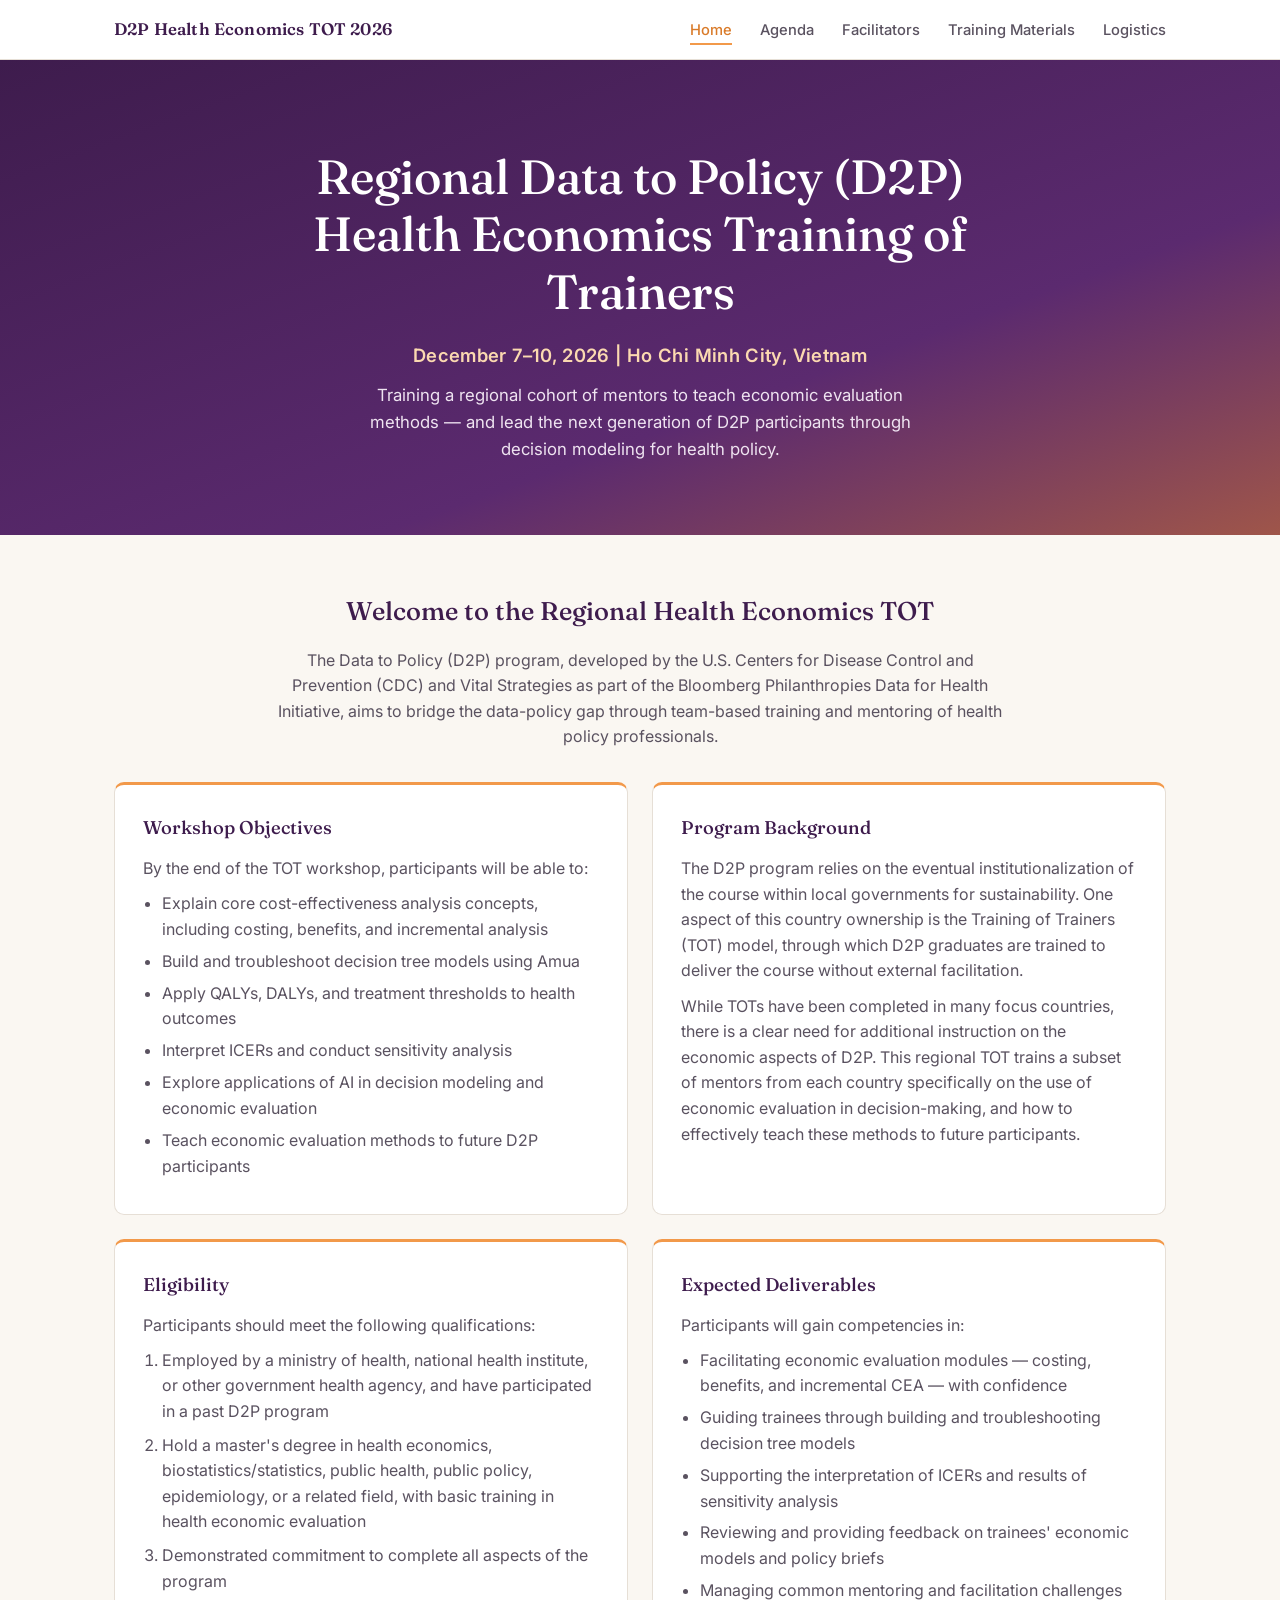
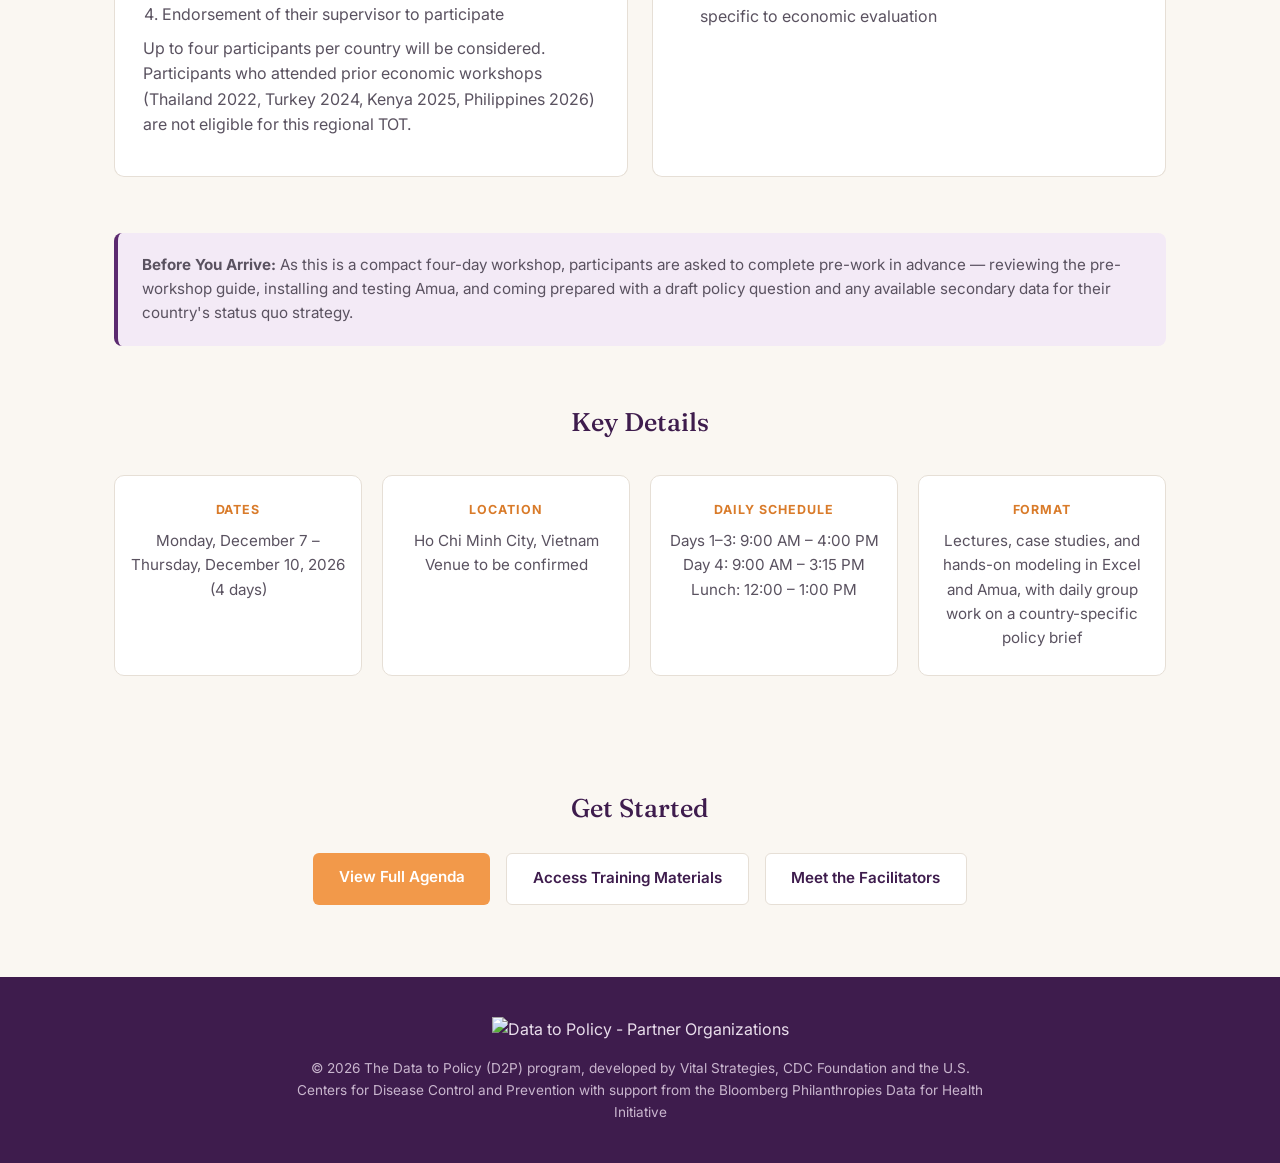
==== index.html @ 46e8d225 "Add files via upload" ====
<!DOCTYPE html>
<html lang="en">
<head>
    <meta charset="UTF-8">
    <meta name="viewport" content="width=device-width, initial-scale=1.0">
    <title>D2P Regional Health Economics TOT — Ho Chi Minh City 2026</title>
    <link rel="preconnect" href="https://fonts.googleapis.com">
    <link rel="preconnect" href="https://fonts.gstatic.com" crossorigin>
    <link href="https://fonts.googleapis.com/css2?family=Fraunces:opsz,wght@9..144,400;9..144,500;9..144,600&family=Inter:wght@400;500;600;700&display=swap" rel="stylesheet">
    <style>
        :root {
            --purple: #5B2A6F;
            --purple-deep: #3E1C4D;
            --orange: #F2994A;
            --orange-deep: #D97B2A;
            --cream: #FAF7F2;
            --ink: #2B2530;
            --ink-soft: #5A5260;
            --line: #E6DFD6;
        }

        * { box-sizing: border-box; margin: 0; padding: 0; }

        body {
            font-family: 'Inter', -apple-system, sans-serif;
            background: var(--cream);
            color: var(--ink);
            line-height: 1.6;
        }

        h1, h2, h3, h4 {
            font-family: 'Fraunces', Georgia, serif;
            color: var(--purple-deep);
            font-weight: 500;
        }

        a { color: inherit; }

        .container { max-width: 1100px; margin: 0 auto; padding: 0 1.5rem; }

        /* Nav */
        .navbar {
            background: #FFFFFF;
            border-bottom: 1px solid var(--line);
            position: sticky;
            top: 0;
            z-index: 10;
        }
        .nav-container {
            max-width: 1100px;
            margin: 0 auto;
            padding: 1rem 1.5rem;
            display: flex;
            justify-content: space-between;
            align-items: center;
            flex-wrap: wrap;
            gap: 0.75rem;
        }
        .logo {
            font-family: 'Fraunces', serif;
            font-weight: 600;
            font-size: 1.05rem;
            color: var(--purple-deep);
            letter-spacing: 0.01em;
        }
        .nav-menu {
            list-style: none;
            display: flex;
            gap: 1.75rem;
        }
        .nav-menu a {
            text-decoration: none;
            font-size: 0.92rem;
            font-weight: 500;
            color: var(--ink-soft);
            padding-bottom: 0.25rem;
            border-bottom: 2px solid transparent;
            transition: border-color 0.2s, color 0.2s;
        }
        .nav-menu a:hover,
        .nav-menu a.active {
            color: var(--orange-deep);
            border-bottom-color: var(--orange);
        }

        /* Hero */
        .hero {
            background: linear-gradient(160deg, var(--purple-deep) 0%, var(--purple) 65%, var(--orange-deep) 130%);
            color: #FFF;
            padding: 5.5rem 1.5rem 4.5rem;
            text-align: center;
        }
        .hero-content { max-width: 780px; margin: 0 auto; }
        .hero h1 {
            color: #FFF;
            font-size: clamp(2rem, 4.2vw, 3rem);
            font-weight: 500;
            line-height: 1.2;
            margin-bottom: 1.25rem;
        }
        .hero-subtitle {
            font-size: 1.15rem;
            font-weight: 600;
            letter-spacing: 0.02em;
            color: #FBD9B0;
            margin-bottom: 0.75rem;
        }
        .hero-description {
            font-size: 1.05rem;
            color: #EFE4F1;
            max-width: 560px;
            margin: 0 auto;
        }

        /* Sections */
        section { padding: 3.5rem 0; }
        .welcome-section { max-width: 780px; margin: 0 auto; padding: 3.5rem 1.5rem 1rem; text-align: center; }
        .welcome-section h2 { margin-bottom: 1rem; font-size: 1.6rem; }
        .welcome-section p { color: var(--ink-soft); }

        .info-grid {
            display: grid;
            grid-template-columns: repeat(2, 1fr);
            gap: 1.5rem;
            padding-top: 1rem;
        }
        .info-card {
            background: #FFF;
            border: 1px solid var(--line);
            border-top: 3px solid var(--orange);
            border-radius: 10px;
            padding: 1.75rem;
        }
        .info-card h3 {
            font-size: 1.15rem;
            margin-bottom: 0.85rem;
        }
        .info-card p { color: var(--ink-soft); margin-bottom: 0.6rem; }
        .info-card ul { padding-left: 1.2rem; color: var(--ink-soft); }
        .info-card li { margin-bottom: 0.4rem; }
        .info-card ol { padding-left: 1.2rem; color: var(--ink-soft); }
        .info-card ol li { margin-bottom: 0.5rem; }

        .note-banner {
            background: #F3EAF6;
            border-left: 4px solid var(--purple);
            padding: 1.25rem 1.5rem;
            border-radius: 8px;
            color: var(--ink-soft);
            font-size: 0.95rem;
        }

        /* Key details */
        .key-details h2 { text-align: center; margin-bottom: 2rem; font-size: 1.6rem; }
        .details-grid {
            display: grid;
            grid-template-columns: repeat(4, 1fr);
            gap: 1.25rem;
        }
        .detail-item {
            text-align: center;
            padding: 1.5rem 1rem;
            background: #FFF;
            border: 1px solid var(--line);
            border-radius: 10px;
        }
        .detail-item h4 {
            font-size: 0.78rem;
            text-transform: uppercase;
            letter-spacing: 0.08em;
            color: var(--orange-deep);
            font-family: 'Inter', sans-serif;
            font-weight: 700;
            margin-bottom: 0.6rem;
        }
        .detail-item p { color: var(--ink-soft); font-size: 0.95rem; }

        /* CTA */
        .cta-section { text-align: center; }
        .cta-section h2 { margin-bottom: 1.5rem; font-size: 1.6rem; }
        .cta-buttons {
            display: flex;
            justify-content: center;
            gap: 1rem;
            flex-wrap: wrap;
        }
        .btn {
            display: inline-block;
            padding: 0.8rem 1.6rem;
            border-radius: 6px;
            text-decoration: none;
            font-weight: 600;
            font-size: 0.95rem;
            transition: transform 0.15s, box-shadow 0.15s;
        }
        .btn:hover { transform: translateY(-1px); }
        .btn-primary { background: var(--orange); color: #FFF; }
        .btn-primary:hover { box-shadow: 0 6px 16px rgba(217,123,42,0.35); }
        .btn-secondary { background: #FFF; color: var(--purple-deep); border: 1px solid var(--line); }
        .btn-secondary:hover { border-color: var(--purple); }

        /* Footer */
        .footer {
            background: var(--purple-deep);
            color: #E9DEEC;
            padding: 2.5rem 0;
            margin-top: 1rem;
        }
        .footer-content { text-align: center; }
        .footer-logos { margin-bottom: 1rem; }
        .footer-logo { max-height: 48px; }
        .footer-text p { font-size: 0.85rem; color: #C9B6CE; max-width: 700px; margin: 0 auto; }

        @media (max-width: 720px) {
            .info-grid, .details-grid { grid-template-columns: 1fr; }
            .nav-menu { gap: 1rem; font-size: 0.85rem; }
        }
    </style>
</head>
<body>
    <nav class="navbar">
        <div class="nav-container">
            <div class="logo">D2P Health Economics TOT 2026</div>
            <ul class="nav-menu">
                <li><a href="index.html" class="active">Home</a></li>
                <li><a href="agenda.html">Agenda</a></li>
                <li><a href="facilitators.html">Facilitators</a></li>
                <li><a href="materials.html">Training Materials</a></li>
                <li><a href="logistics.html">Logistics</a></li>
            </ul>
        </div>
    </nav>

    <header class="hero">
        <div class="hero-content">
            <h1>Regional Data to Policy (D2P)<br>Health Economics Training of Trainers</h1>
            <p class="hero-subtitle">December 7–10, 2026 | Ho Chi Minh City, Vietnam</p>
            <p class="hero-description">Training a regional cohort of mentors to teach economic evaluation methods — and lead the next generation of D2P participants through decision modeling for health policy.</p>
        </div>
    </header>

    <main class="container">
        <section class="welcome-section">
            <h2>Welcome to the Regional Health Economics TOT</h2>
            <p>The Data to Policy (D2P) program, developed by the U.S. Centers for Disease Control and Prevention (CDC) and Vital Strategies as part of the Bloomberg Philanthropies Data for Health Initiative, aims to bridge the data-policy gap through team-based training and mentoring of health policy professionals.</p>
        </section>

        <section class="info-grid">
            <div class="info-card">
                <h3>Workshop Objectives</h3>
                <p>By the end of the TOT workshop, participants will be able to:</p>
                <ul>
                    <li>Explain core cost-effectiveness analysis concepts, including costing, benefits, and incremental analysis</li>
                    <li>Build and troubleshoot decision tree models using Amua</li>
                    <li>Apply QALYs, DALYs, and treatment thresholds to health outcomes</li>
                    <li>Interpret ICERs and conduct sensitivity analysis</li>
                    <li>Explore applications of AI in decision modeling and economic evaluation</li>
                    <li>Teach economic evaluation methods to future D2P participants</li>
                </ul>
            </div>

            <div class="info-card">
                <h3>Program Background</h3>
                <p>The D2P program relies on the eventual institutionalization of the course within local governments for sustainability. One aspect of this country ownership is the Training of Trainers (TOT) model, through which D2P graduates are trained to deliver the course without external facilitation.</p>
                <p>While TOTs have been completed in many focus countries, there is a clear need for additional instruction on the economic aspects of D2P. This regional TOT trains a subset of mentors from each country specifically on the use of economic evaluation in decision-making, and how to effectively teach these methods to future participants.</p>
            </div>

            <div class="info-card">
                <h3>Eligibility</h3>
                <p>Participants should meet the following qualifications:</p>
                <ol>
                    <li>Employed by a ministry of health, national health institute, or other government health agency, and have participated in a past D2P program</li>
                    <li>Hold a master's degree in health economics, biostatistics/statistics, public health, public policy, epidemiology, or a related field, with basic training in health economic evaluation</li>
                    <li>Demonstrated commitment to complete all aspects of the program</li>
                    <li>Endorsement of their supervisor to participate</li>
                </ol>
                <p>Up to four participants per country will be considered. Participants who attended prior economic workshops (Thailand 2022, Turkey 2024, Kenya 2025, Philippines 2026) are not eligible for this regional TOT.</p>
            </div>

            <div class="info-card">
                <h3>Expected Deliverables</h3>
                <p>Participants will gain competencies in:</p>
                <ul>
                    <li>Facilitating economic evaluation modules — costing, benefits, and incremental CEA — with confidence</li>
                    <li>Guiding trainees through building and troubleshooting decision tree models</li>
                    <li>Supporting the interpretation of ICERs and results of sensitivity analysis</li>
                    <li>Reviewing and providing feedback on trainees' economic models and policy briefs</li>
                    <li>Managing common mentoring and facilitation challenges specific to economic evaluation</li>
                </ul>
            </div>
        </section>

        <section class="note-banner">
            <strong>Before You Arrive:</strong> As this is a compact four-day workshop, participants are asked to complete pre-work in advance — reviewing the pre-workshop guide, installing and testing Amua, and coming prepared with a draft policy question and any available secondary data for their country's status quo strategy.
        </section>

        <section class="key-details">
            <h2>Key Details</h2>
            <div class="details-grid">
                <div class="detail-item">
                    <h4>Dates</h4>
                    <p>Monday, December 7 – Thursday, December 10, 2026<br>(4 days)</p>
                </div>
                <div class="detail-item">
                    <h4>Location</h4>
                    <p>Ho Chi Minh City, Vietnam<br>Venue to be confirmed</p>
                </div>
                <div class="detail-item">
                    <h4>Daily Schedule</h4>
                    <p>Days 1–3: 9:00 AM – 4:00 PM<br>Day 4: 9:00 AM – 3:15 PM<br>Lunch: 12:00 – 1:00 PM</p>
                </div>
                <div class="detail-item">
                    <h4>Format</h4>
                    <p>Lectures, case studies, and hands-on modeling in Excel and Amua, with daily group work on a country-specific policy brief</p>
                </div>
            </div>
        </section>

        <section class="cta-section">
            <h2>Get Started</h2>
            <div class="cta-buttons">
                <a href="agenda.html" class="btn btn-primary">View Full Agenda</a>
                <a href="materials.html" class="btn btn-secondary">Access Training Materials</a>
                <a href="facilitators.html" class="btn btn-secondary">Meet the Facilitators</a>
            </div>
        </section>
    </main>

    <footer class="footer">
        <div class="container">
            <div class="footer-content">
                <div class="footer-logos">
                    <img src="D2P1.jpg" alt="Data to Policy - Partner Organizations" class="footer-logo">
                </div>
                <div class="footer-text">
                    <p>&copy; 2026 The Data to Policy (D2P) program, developed by Vital Strategies, CDC Foundation and the U.S. Centers for Disease Control and Prevention with support from the Bloomberg Philanthropies Data for Health Initiative</p>
                </div>
            </div>
        </div>
    </footer>
</body>
</html>
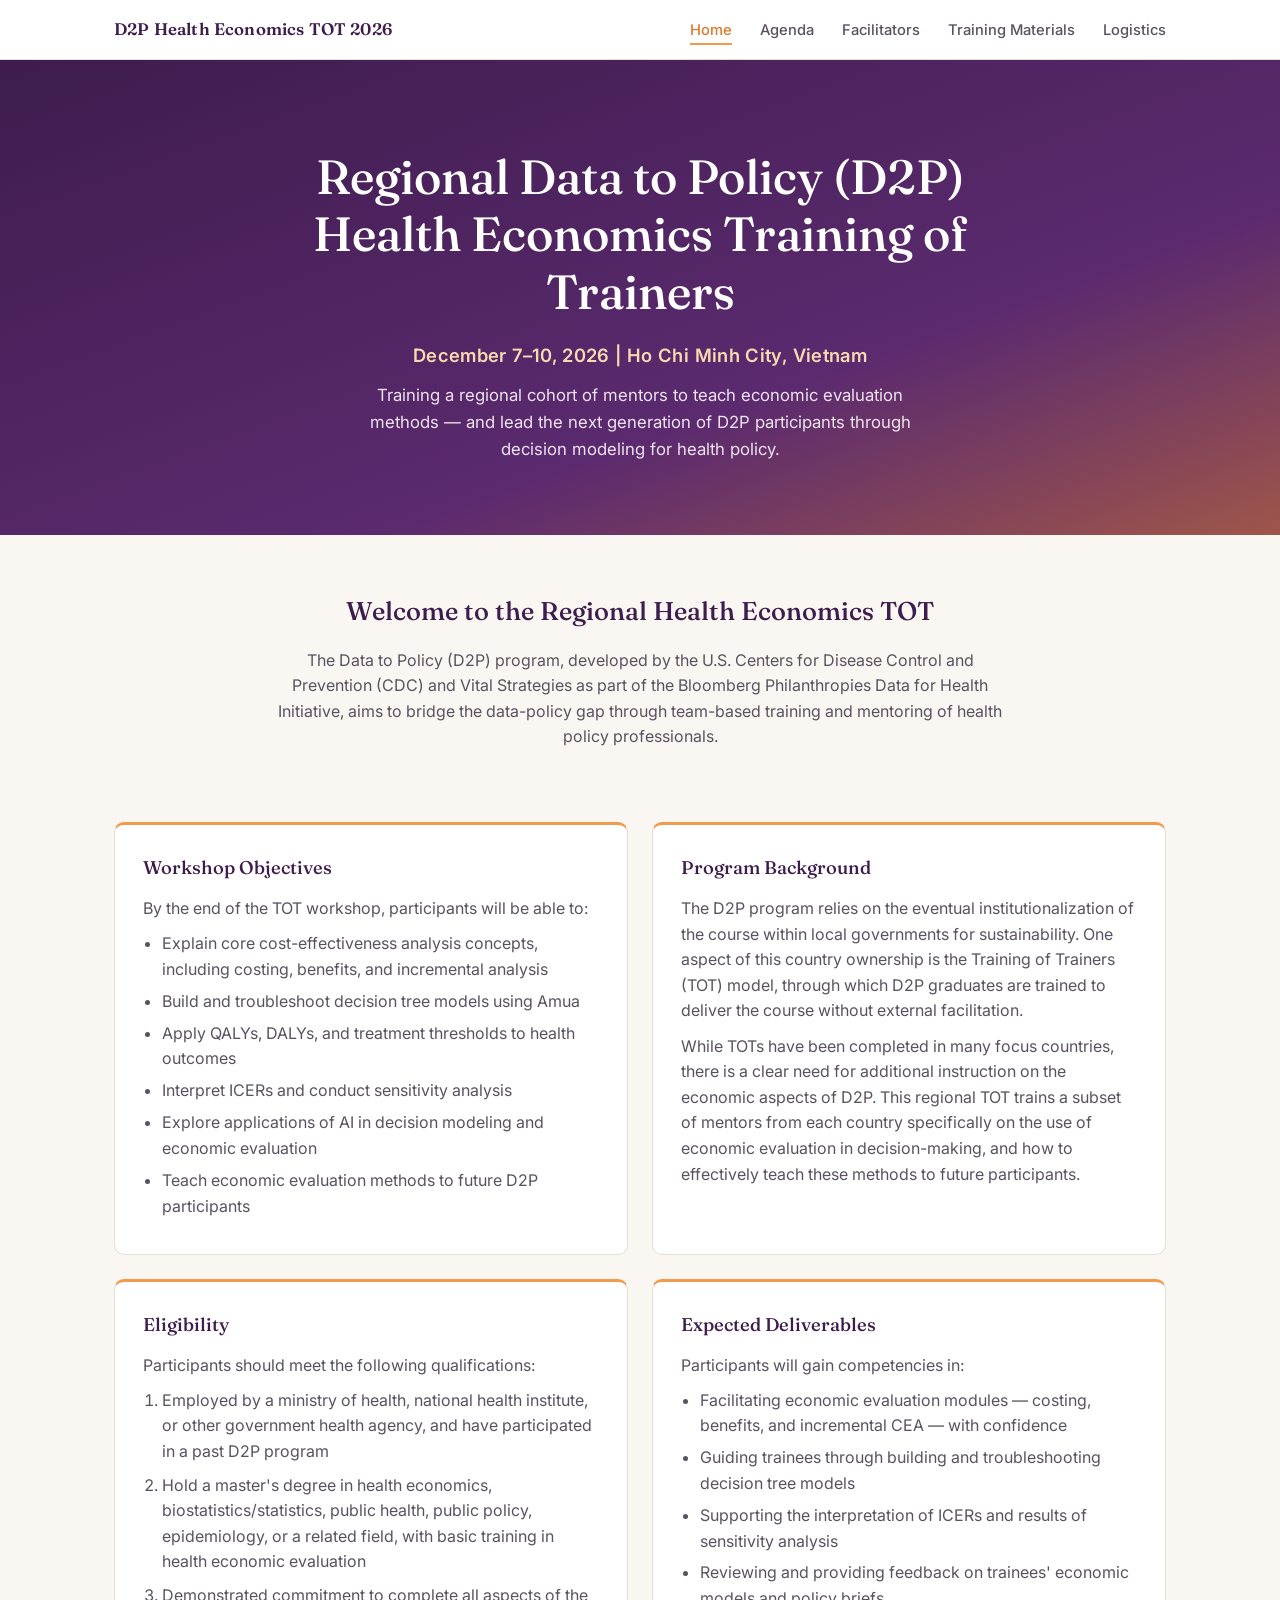
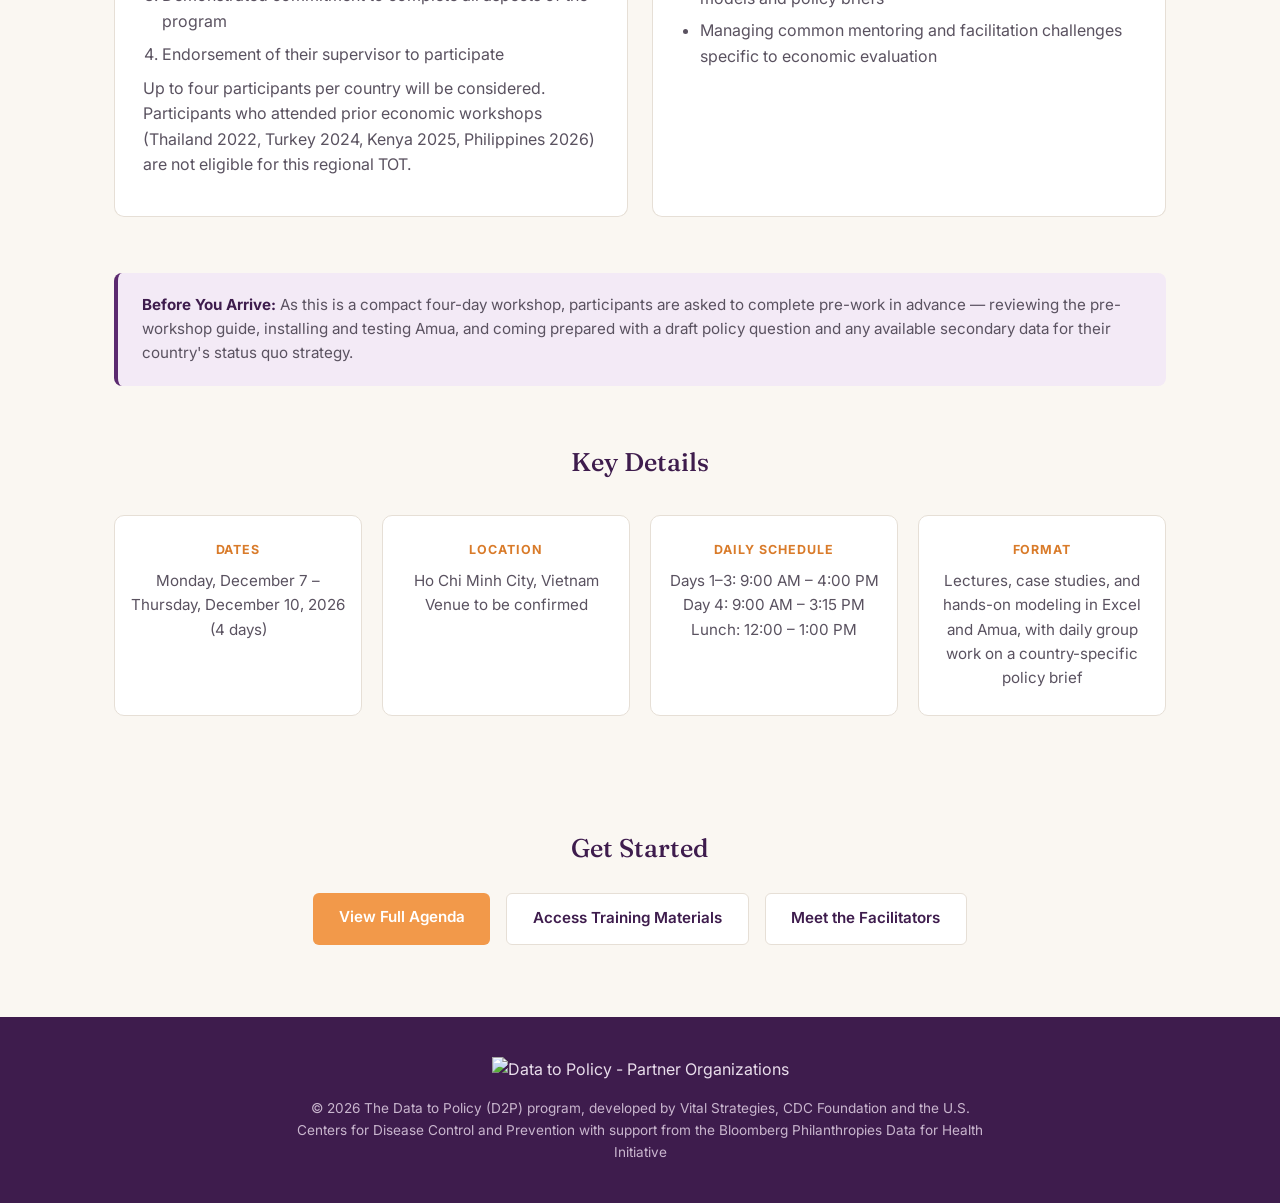
==== commit 96b98852: "Add files via upload" ====
--- a/index.html
+++ b/index.html
@@ -7,215 +7,7 @@
     <link rel="preconnect" href="https://fonts.googleapis.com">
     <link rel="preconnect" href="https://fonts.gstatic.com" crossorigin>
     <link href="https://fonts.googleapis.com/css2?family=Fraunces:opsz,wght@9..144,400;9..144,500;9..144,600&family=Inter:wght@400;500;600;700&display=swap" rel="stylesheet">
-    <style>
-        :root {
-            --purple: #5B2A6F;
-            --purple-deep: #3E1C4D;
-            --orange: #F2994A;
-            --orange-deep: #D97B2A;
-            --cream: #FAF7F2;
-            --ink: #2B2530;
-            --ink-soft: #5A5260;
-            --line: #E6DFD6;
-        }
-
-        * { box-sizing: border-box; margin: 0; padding: 0; }
-
-        body {
-            font-family: 'Inter', -apple-system, sans-serif;
-            background: var(--cream);
-            color: var(--ink);
-            line-height: 1.6;
-        }
-
-        h1, h2, h3, h4 {
-            font-family: 'Fraunces', Georgia, serif;
-            color: var(--purple-deep);
-            font-weight: 500;
-        }
-
-        a { color: inherit; }
-
-        .container { max-width: 1100px; margin: 0 auto; padding: 0 1.5rem; }
-
-        /* Nav */
-        .navbar {
-            background: #FFFFFF;
-            border-bottom: 1px solid var(--line);
-            position: sticky;
-            top: 0;
-            z-index: 10;
-        }
-        .nav-container {
-            max-width: 1100px;
-            margin: 0 auto;
-            padding: 1rem 1.5rem;
-            display: flex;
-            justify-content: space-between;
-            align-items: center;
-            flex-wrap: wrap;
-            gap: 0.75rem;
-        }
-        .logo {
-            font-family: 'Fraunces', serif;
-            font-weight: 600;
-            font-size: 1.05rem;
-            color: var(--purple-deep);
-            letter-spacing: 0.01em;
-        }
-        .nav-menu {
-            list-style: none;
-            display: flex;
-            gap: 1.75rem;
-        }
-        .nav-menu a {
-            text-decoration: none;
-            font-size: 0.92rem;
-            font-weight: 500;
-            color: var(--ink-soft);
-            padding-bottom: 0.25rem;
-            border-bottom: 2px solid transparent;
-            transition: border-color 0.2s, color 0.2s;
-        }
-        .nav-menu a:hover,
-        .nav-menu a.active {
-            color: var(--orange-deep);
-            border-bottom-color: var(--orange);
-        }
-
-        /* Hero */
-        .hero {
-            background: linear-gradient(160deg, var(--purple-deep) 0%, var(--purple) 65%, var(--orange-deep) 130%);
-            color: #FFF;
-            padding: 5.5rem 1.5rem 4.5rem;
-            text-align: center;
-        }
-        .hero-content { max-width: 780px; margin: 0 auto; }
-        .hero h1 {
-            color: #FFF;
-            font-size: clamp(2rem, 4.2vw, 3rem);
-            font-weight: 500;
-            line-height: 1.2;
-            margin-bottom: 1.25rem;
-        }
-        .hero-subtitle {
-            font-size: 1.15rem;
-            font-weight: 600;
-            letter-spacing: 0.02em;
-            color: #FBD9B0;
-            margin-bottom: 0.75rem;
-        }
-        .hero-description {
-            font-size: 1.05rem;
-            color: #EFE4F1;
-            max-width: 560px;
-            margin: 0 auto;
-        }
-
-        /* Sections */
-        section { padding: 3.5rem 0; }
-        .welcome-section { max-width: 780px; margin: 0 auto; padding: 3.5rem 1.5rem 1rem; text-align: center; }
-        .welcome-section h2 { margin-bottom: 1rem; font-size: 1.6rem; }
-        .welcome-section p { color: var(--ink-soft); }
-
-        .info-grid {
-            display: grid;
-            grid-template-columns: repeat(2, 1fr);
-            gap: 1.5rem;
-            padding-top: 1rem;
-        }
-        .info-card {
-            background: #FFF;
-            border: 1px solid var(--line);
-            border-top: 3px solid var(--orange);
-            border-radius: 10px;
-            padding: 1.75rem;
-        }
-        .info-card h3 {
-            font-size: 1.15rem;
-            margin-bottom: 0.85rem;
-        }
-        .info-card p { color: var(--ink-soft); margin-bottom: 0.6rem; }
-        .info-card ul { padding-left: 1.2rem; color: var(--ink-soft); }
-        .info-card li { margin-bottom: 0.4rem; }
-        .info-card ol { padding-left: 1.2rem; color: var(--ink-soft); }
-        .info-card ol li { margin-bottom: 0.5rem; }
-
-        .note-banner {
-            background: #F3EAF6;
-            border-left: 4px solid var(--purple);
-            padding: 1.25rem 1.5rem;
-            border-radius: 8px;
-            color: var(--ink-soft);
-            font-size: 0.95rem;
-        }
-
-        /* Key details */
-        .key-details h2 { text-align: center; margin-bottom: 2rem; font-size: 1.6rem; }
-        .details-grid {
-            display: grid;
-            grid-template-columns: repeat(4, 1fr);
-            gap: 1.25rem;
-        }
-        .detail-item {
-            text-align: center;
-            padding: 1.5rem 1rem;
-            background: #FFF;
-            border: 1px solid var(--line);
-            border-radius: 10px;
-        }
-        .detail-item h4 {
-            font-size: 0.78rem;
-            text-transform: uppercase;
-            letter-spacing: 0.08em;
-            color: var(--orange-deep);
-            font-family: 'Inter', sans-serif;
-            font-weight: 700;
-            margin-bottom: 0.6rem;
-        }
-        .detail-item p { color: var(--ink-soft); font-size: 0.95rem; }
-
-        /* CTA */
-        .cta-section { text-align: center; }
-        .cta-section h2 { margin-bottom: 1.5rem; font-size: 1.6rem; }
-        .cta-buttons {
-            display: flex;
-            justify-content: center;
-            gap: 1rem;
-            flex-wrap: wrap;
-        }
-        .btn {
-            display: inline-block;
-            padding: 0.8rem 1.6rem;
-            border-radius: 6px;
-            text-decoration: none;
-            font-weight: 600;
-            font-size: 0.95rem;
-            transition: transform 0.15s, box-shadow 0.15s;
-        }
-        .btn:hover { transform: translateY(-1px); }
-        .btn-primary { background: var(--orange); color: #FFF; }
-        .btn-primary:hover { box-shadow: 0 6px 16px rgba(217,123,42,0.35); }
-        .btn-secondary { background: #FFF; color: var(--purple-deep); border: 1px solid var(--line); }
-        .btn-secondary:hover { border-color: var(--purple); }
-
-        /* Footer */
-        .footer {
-            background: var(--purple-deep);
-            color: #E9DEEC;
-            padding: 2.5rem 0;
-            margin-top: 1rem;
-        }
-        .footer-content { text-align: center; }
-        .footer-logos { margin-bottom: 1rem; }
-        .footer-logo { max-height: 48px; }
-        .footer-text p { font-size: 0.85rem; color: #C9B6CE; max-width: 700px; margin: 0 auto; }
-
-        @media (max-width: 720px) {
-            .info-grid, .details-grid { grid-template-columns: 1fr; }
-            .nav-menu { gap: 1rem; font-size: 0.85rem; }
-        }
-    </style>
+    <link rel="stylesheet" href="styles.css">
 </head>
 <body>
     <nav class="navbar">
--- a/styles.css
+++ b/styles.css
@@ -0,0 +1,633 @@
+/* ==========================================================================
+   D2P Regional Health Economics TOT — Site Stylesheet
+   Shared across index.html, agenda.html, materials.html,
+   facilitators.html, and logistics.html
+   ========================================================================== */
+
+:root {
+    --purple: #5B2A6F;
+    --purple-deep: #3E1C4D;
+    --orange: #F2994A;
+    --orange-deep: #D97B2A;
+    --cream: #FAF7F2;
+    --ink: #2B2530;
+    --ink-soft: #5A5260;
+    --line: #E6DFD6;
+}
+
+* { box-sizing: border-box; margin: 0; padding: 0; }
+
+body {
+    font-family: 'Inter', -apple-system, sans-serif;
+    background: var(--cream);
+    color: var(--ink);
+    line-height: 1.6;
+}
+
+h1, h2, h3, h4 {
+    font-family: 'Fraunces', Georgia, serif;
+    color: var(--purple-deep);
+    font-weight: 500;
+}
+
+a { color: inherit; }
+
+.container { max-width: 1100px; margin: 0 auto; padding: 0 1.5rem; }
+
+section { padding: 3.5rem 0; }
+
+/* ==========================================================================
+   Navigation
+   ========================================================================== */
+
+.navbar {
+    background: #FFFFFF;
+    border-bottom: 1px solid var(--line);
+    position: sticky;
+    top: 0;
+    z-index: 10;
+}
+.nav-container {
+    max-width: 1100px;
+    margin: 0 auto;
+    padding: 1rem 1.5rem;
+    display: flex;
+    justify-content: space-between;
+    align-items: center;
+    flex-wrap: wrap;
+    gap: 0.75rem;
+}
+.logo {
+    font-family: 'Fraunces', serif;
+    font-weight: 600;
+    font-size: 1.05rem;
+    color: var(--purple-deep);
+    letter-spacing: 0.01em;
+}
+.nav-menu {
+    list-style: none;
+    display: flex;
+    gap: 1.75rem;
+}
+.nav-menu a {
+    text-decoration: none;
+    font-size: 0.92rem;
+    font-weight: 500;
+    color: var(--ink-soft);
+    padding-bottom: 0.25rem;
+    border-bottom: 2px solid transparent;
+    transition: border-color 0.2s, color 0.2s;
+}
+.nav-menu a:hover,
+.nav-menu a.active {
+    color: var(--orange-deep);
+    border-bottom-color: var(--orange);
+}
+
+/* ==========================================================================
+   Hero (home page)
+   ========================================================================== */
+
+.hero {
+    background: linear-gradient(160deg, var(--purple-deep) 0%, var(--purple) 65%, var(--orange-deep) 130%);
+    color: #FFF;
+    padding: 5.5rem 1.5rem 4.5rem;
+    text-align: center;
+}
+.hero-content { max-width: 780px; margin: 0 auto; }
+.hero h1 {
+    color: #FFF;
+    font-size: clamp(2rem, 4.2vw, 3rem);
+    font-weight: 500;
+    line-height: 1.2;
+    margin-bottom: 1.25rem;
+}
+.hero-subtitle {
+    font-size: 1.15rem;
+    font-weight: 600;
+    letter-spacing: 0.02em;
+    color: #FBD9B0;
+    margin-bottom: 0.75rem;
+}
+.hero-description {
+    font-size: 1.05rem;
+    color: #EFE4F1;
+    max-width: 560px;
+    margin: 0 auto;
+}
+
+/* ==========================================================================
+   Page header (interior pages: agenda, materials, facilitators, logistics)
+   ========================================================================== */
+
+.page-header {
+    background: linear-gradient(160deg, var(--purple-deep) 0%, var(--purple) 65%, var(--orange-deep) 130%);
+    color: #FFF;
+    padding: 3.5rem 1.5rem 3rem;
+    text-align: center;
+}
+.page-header h1 {
+    color: #FFF;
+    font-size: clamp(1.8rem, 3.6vw, 2.5rem);
+    font-weight: 500;
+    margin-bottom: 0.6rem;
+}
+.page-header p {
+    color: #EFE4F1;
+    font-size: 1.05rem;
+}
+
+main { padding: 3rem 0 4rem; }
+
+/* ==========================================================================
+   Intro / welcome blocks
+   ========================================================================== */
+
+.welcome-section,
+.agenda-intro,
+.materials-intro,
+.logistics-intro,
+.facilitators-intro {
+    max-width: 780px;
+    margin: 0 auto 2.5rem;
+}
+.welcome-section { padding: 3.5rem 1.5rem 1rem; text-align: center; }
+.logistics-intro,
+.facilitators-intro { text-align: center; }
+
+.welcome-section h2,
+.agenda-intro h2,
+.materials-intro h2,
+.logistics-intro h2,
+.facilitators-intro h2 {
+    margin-bottom: 1rem;
+    font-size: 1.6rem;
+}
+.agenda-intro h2,
+.materials-intro h2,
+.logistics-intro h2 { font-size: 1.4rem; }
+
+.welcome-section p,
+.agenda-intro > p,
+.materials-intro > p,
+.logistics-intro p,
+.facilitators-intro p {
+    color: var(--ink-soft);
+}
+.agenda-intro > p,
+.materials-intro > p { margin-bottom: 1.5rem; }
+
+/* ==========================================================================
+   Note / callout banner
+   ========================================================================== */
+
+.note-banner {
+    background: #F3EAF6;
+    border-left: 4px solid var(--purple);
+    padding: 1.25rem 1.5rem;
+    border-radius: 8px;
+    color: var(--ink-soft);
+    font-size: 0.95rem;
+}
+.note-banner strong { color: var(--purple-deep); }
+.logistics-intro .note-banner {
+    max-width: 780px;
+    margin: 1.5rem auto 0;
+}
+
+.schedule-note {
+    background: #F3EAF6;
+    border-left: 4px solid var(--purple);
+    padding: 1.25rem 1.5rem;
+    border-radius: 8px;
+    color: var(--ink-soft);
+    font-size: 0.95rem;
+}
+.schedule-note p:first-child {
+    margin-bottom: 0.5rem;
+    color: var(--purple-deep);
+    font-weight: 600;
+    font-family: 'Inter', sans-serif;
+}
+.schedule-note ul { padding-left: 1.2rem; }
+.schedule-note li { margin-bottom: 0.25rem; }
+
+/* ==========================================================================
+   Info cards grid (home page objectives/background/eligibility/deliverables)
+   ========================================================================== */
+
+.info-grid {
+    display: grid;
+    grid-template-columns: repeat(2, 1fr);
+    gap: 1.5rem;
+    padding-top: 1rem;
+}
+.info-card {
+    background: #FFF;
+    border: 1px solid var(--line);
+    border-top: 3px solid var(--orange);
+    border-radius: 10px;
+    padding: 1.75rem;
+}
+.info-card h3 { font-size: 1.15rem; margin-bottom: 0.85rem; }
+.info-card p { color: var(--ink-soft); margin-bottom: 0.6rem; }
+.info-card ul { padding-left: 1.2rem; color: var(--ink-soft); }
+.info-card li { margin-bottom: 0.4rem; }
+.info-card ol { padding-left: 1.2rem; color: var(--ink-soft); }
+.info-card ol li { margin-bottom: 0.5rem; }
+
+/* ==========================================================================
+   Key details / detail item grid (home + logistics)
+   ========================================================================== */
+
+.key-details h2,
+.logistics-section h2 {
+    text-align: center;
+    margin-bottom: 2rem;
+    font-size: 1.6rem;
+}
+.logistics-section h2 {
+    text-align: left;
+    font-size: 1.4rem;
+    padding-bottom: 0.6rem;
+    border-bottom: 2px solid var(--orange);
+}
+
+.details-grid {
+    display: grid;
+    grid-template-columns: repeat(4, 1fr);
+    gap: 1.25rem;
+}
+.details-grid.section-spacing { margin-bottom: 3rem; }
+
+.detail-item {
+    text-align: center;
+    padding: 1.5rem 1rem;
+    background: #FFF;
+    border: 1px solid var(--line);
+    border-radius: 10px;
+}
+.detail-item h4 {
+    font-size: 0.78rem;
+    text-transform: uppercase;
+    letter-spacing: 0.08em;
+    color: var(--orange-deep);
+    font-family: 'Inter', sans-serif;
+    font-weight: 700;
+    margin-bottom: 0.6rem;
+}
+.detail-item p { color: var(--ink-soft); font-size: 0.95rem; }
+
+.logistics-section { margin-bottom: 3rem; }
+
+/* ==========================================================================
+   CTA section (home page)
+   ========================================================================== */
+
+.cta-section { text-align: center; }
+.cta-section h2 { margin-bottom: 1.5rem; font-size: 1.6rem; }
+.cta-buttons {
+    display: flex;
+    justify-content: center;
+    gap: 1rem;
+    flex-wrap: wrap;
+}
+.btn {
+    display: inline-block;
+    padding: 0.8rem 1.6rem;
+    border-radius: 6px;
+    text-decoration: none;
+    font-weight: 600;
+    font-size: 0.95rem;
+    transition: transform 0.15s, box-shadow 0.15s;
+}
+.btn:hover { transform: translateY(-1px); }
+.btn-primary { background: var(--orange); color: #FFF; }
+.btn-primary:hover { box-shadow: 0 6px 16px rgba(217,123,42,0.35); }
+.btn-secondary { background: #FFF; color: var(--purple-deep); border: 1px solid var(--line); }
+.btn-secondary:hover { border-color: var(--purple); }
+
+/* ==========================================================================
+   Agenda page — day sections and schedule table
+   ========================================================================== */
+
+.agenda-day { margin-bottom: 2.75rem; }
+.day-header {
+    font-size: 1.3rem;
+    margin-bottom: 1.25rem;
+    padding-bottom: 0.6rem;
+    border-bottom: 2px solid var(--orange);
+}
+
+.agenda-table {
+    background: #FFF;
+    border: 1px solid var(--line);
+    border-radius: 10px;
+    overflow: hidden;
+}
+.agenda-row {
+    display: grid;
+    grid-template-columns: 1fr 2.4fr 1fr;
+    border-bottom: 1px solid var(--line);
+}
+.agenda-row:last-child { border-bottom: none; }
+.agenda-row > div {
+    padding: 0.85rem 1.1rem;
+    border-right: 1px solid var(--line);
+    font-size: 0.95rem;
+}
+.agenda-row > div:last-child { border-right: none; }
+
+.agenda-row.header {
+    background: var(--purple-deep);
+    color: #FFF;
+    font-weight: 600;
+    font-family: 'Inter', sans-serif;
+    font-size: 0.85rem;
+    text-transform: uppercase;
+    letter-spacing: 0.04em;
+}
+.agenda-row.header > div { border-right: 1px solid rgba(255,255,255,0.15); }
+
+.agenda-row.break {
+    background: #FDF3E7;
+    color: var(--orange-deep);
+    font-weight: 600;
+}
+
+.session-type {
+    display: inline-block;
+    font-size: 0.78rem;
+    font-weight: 600;
+    padding: 0.2rem 0.6rem;
+    border-radius: 20px;
+    background: #F3EAF6;
+    color: var(--purple);
+}
+
+/* ==========================================================================
+   Materials page
+   ========================================================================== */
+
+.materials-section { margin-bottom: 3rem; }
+.materials-section h2 {
+    font-size: 1.4rem;
+    margin-bottom: 1.5rem;
+    padding-bottom: 0.6rem;
+    border-bottom: 2px solid var(--orange);
+}
+
+.materials-category {
+    background: #FFF;
+    border: 1px solid var(--line);
+    border-top: 3px solid var(--orange);
+    border-radius: 10px;
+    padding: 1.75rem;
+    margin-bottom: 1.5rem;
+}
+.materials-category h3 { font-size: 1.15rem; margin-bottom: 0.6rem; }
+.materials-category > p { color: var(--ink-soft); margin-bottom: 1rem; }
+.materials-list ul { padding-left: 1.2rem; color: var(--ink-soft); }
+.materials-list li { margin-bottom: 0.4rem; }
+
+.reference-grid {
+    display: grid;
+    grid-template-columns: repeat(2, 1fr);
+    gap: 1.5rem;
+}
+.reference-item {
+    background: #FFF;
+    border: 1px solid var(--line);
+    border-radius: 10px;
+    padding: 1.5rem;
+}
+.reference-item h4 { font-size: 1.05rem; margin-bottom: 0.5rem; }
+.reference-item p { color: var(--ink-soft); font-size: 0.92rem; }
+
+.resources-list h4 {
+    font-size: 1.05rem;
+    margin: 1.5rem 0 0.75rem;
+    color: var(--purple-deep);
+    font-family: 'Inter', sans-serif;
+}
+.resources-list ul { padding-left: 1.2rem; color: var(--ink-soft); }
+.resources-list li { margin-bottom: 0.5rem; }
+.resources-list a { color: var(--orange-deep); text-decoration: underline; }
+
+/* ==========================================================================
+   Shared tech requirements grid (materials + logistics)
+   ========================================================================== */
+
+.tech-grid {
+    display: grid;
+    grid-template-columns: repeat(3, 1fr);
+    gap: 1.5rem;
+}
+.tech-item {
+    background: #FFF;
+    border: 1px solid var(--line);
+    border-radius: 10px;
+    padding: 1.5rem;
+}
+.tech-item h4 {
+    font-size: 1rem;
+    margin-bottom: 0.75rem;
+    color: var(--purple-deep);
+    font-family: 'Inter', sans-serif;
+}
+.tech-item ul { padding-left: 1.2rem; color: var(--ink-soft); }
+.tech-item li { margin-bottom: 0.35rem; }
+
+/* ==========================================================================
+   Facilitators page
+   ========================================================================== */
+
+.facilitators-grid {
+    display: flex;
+    flex-direction: column;
+    gap: 1.75rem;
+    padding-top: 0;
+}
+
+.facilitator-card {
+    background: #FFF;
+    border: 1px solid var(--line);
+    border-top: 3px solid var(--orange);
+    border-radius: 10px;
+    padding: 1.75rem;
+}
+
+.facilitator-header {
+    display: flex;
+    align-items: center;
+    gap: 1.25rem;
+    margin-bottom: 1.25rem;
+    padding-bottom: 1.25rem;
+    border-bottom: 1px solid var(--line);
+}
+
+.facilitator-icon {
+    flex-shrink: 0;
+    width: 56px;
+    height: 56px;
+    border-radius: 50%;
+    background: linear-gradient(160deg, var(--purple) 0%, var(--orange-deep) 130%);
+    color: #FFF;
+    font-family: 'Fraunces', serif;
+    font-weight: 600;
+    font-size: 1.1rem;
+    display: flex;
+    align-items: center;
+    justify-content: center;
+}
+
+.facilitator-name h3 { font-size: 1.2rem; margin-bottom: 0.15rem; }
+.facilitator-title {
+    color: var(--orange-deep);
+    font-weight: 600;
+    font-size: 0.9rem;
+}
+
+.facilitator-bio p {
+    color: var(--ink-soft);
+    margin-bottom: 1rem;
+}
+.facilitator-bio ul {
+    padding-left: 1.2rem;
+    color: var(--ink-soft);
+    margin-bottom: 1rem;
+}
+.facilitator-bio li { margin-bottom: 0.4rem; }
+.contact-info {
+    font-size: 0.92rem;
+    color: var(--ink-soft) !important;
+    margin-bottom: 0 !important;
+}
+.contact-info strong { color: var(--purple-deep); }
+
+.facilitation-approach h2 {
+    text-align: center;
+    margin-bottom: 1rem;
+    font-size: 1.4rem;
+}
+.facilitation-approach > p {
+    max-width: 780px;
+    margin: 0 auto 2rem;
+    text-align: center;
+    color: var(--ink-soft);
+}
+
+.approach-grid {
+    display: grid;
+    grid-template-columns: repeat(2, 1fr);
+    gap: 1.5rem;
+}
+.approach-item {
+    background: #FFF;
+    border: 1px solid var(--line);
+    border-radius: 10px;
+    padding: 1.5rem;
+}
+.approach-item h4 { font-size: 1.05rem; margin-bottom: 0.6rem; }
+.approach-item p { color: var(--ink-soft); font-size: 0.95rem; }
+
+.contact-section {
+    text-align: center;
+}
+.contact-section h2 { margin-bottom: 1rem; font-size: 1.4rem; }
+.contact-section > p {
+    max-width: 700px;
+    margin: 0 auto 2rem;
+    color: var(--ink-soft);
+}
+.contact-grid {
+    display: grid;
+    grid-template-columns: repeat(3, 1fr);
+    gap: 1.5rem;
+    text-align: left;
+}
+.contact-grid > div {
+    background: #FFF;
+    border: 1px solid var(--line);
+    border-top: 3px solid var(--orange);
+    border-radius: 10px;
+    padding: 1.5rem;
+    color: var(--ink-soft);
+    font-size: 0.92rem;
+}
+.contact-grid strong { color: var(--purple-deep); display: block; margin-bottom: 0.4rem; }
+
+/* ==========================================================================
+   Logistics page — travel timeline
+   ========================================================================== */
+
+.timeline {
+    background: #FFF;
+    border: 1px solid var(--line);
+    border-radius: 10px;
+    overflow: hidden;
+}
+.timeline-row {
+    display: grid;
+    grid-template-columns: 1fr 3fr;
+    border-bottom: 1px solid var(--line);
+}
+.timeline-row:last-child { border-bottom: none; }
+.timeline-row > div { padding: 0.9rem 1.1rem; }
+.timeline-row > div:first-child {
+    font-weight: 600;
+    color: var(--purple-deep);
+    border-right: 1px solid var(--line);
+}
+.timeline-row > div:last-child { color: var(--ink-soft); }
+
+/* ==========================================================================
+   Footer
+   ========================================================================== */
+
+.footer {
+    background: var(--purple-deep);
+    color: #E9DEEC;
+    padding: 2.5rem 0;
+    margin-top: 1rem;
+}
+.footer-content { text-align: center; }
+.footer-logos { margin-bottom: 1rem; }
+.footer-logo { max-height: 48px; }
+.footer-text p { font-size: 0.85rem; color: #C9B6CE; max-width: 700px; margin: 0 auto; }
+
+/* ==========================================================================
+   Responsive
+   ========================================================================== */
+
+@media (max-width: 768px) {
+    .agenda-row { grid-template-columns: 1fr; }
+}
+
+@media (max-width: 720px) {
+    .info-grid,
+    .details-grid,
+    .reference-grid,
+    .tech-grid,
+    .approach-grid,
+    .contact-grid { grid-template-columns: 1fr; }
+
+    .facilitator-header {
+        flex-direction: column;
+        text-align: center;
+    }
+
+    .agenda-row > div {
+        border-right: none;
+        border-bottom: 1px solid var(--line);
+    }
+    .agenda-row > div:last-child { border-bottom: none; }
+
+    .timeline-row { grid-template-columns: 1fr; }
+    .timeline-row > div:first-child {
+        border-right: none;
+        border-bottom: 1px solid var(--line);
+    }
+
+    .nav-menu { gap: 1rem; font-size: 0.85rem; }
+}
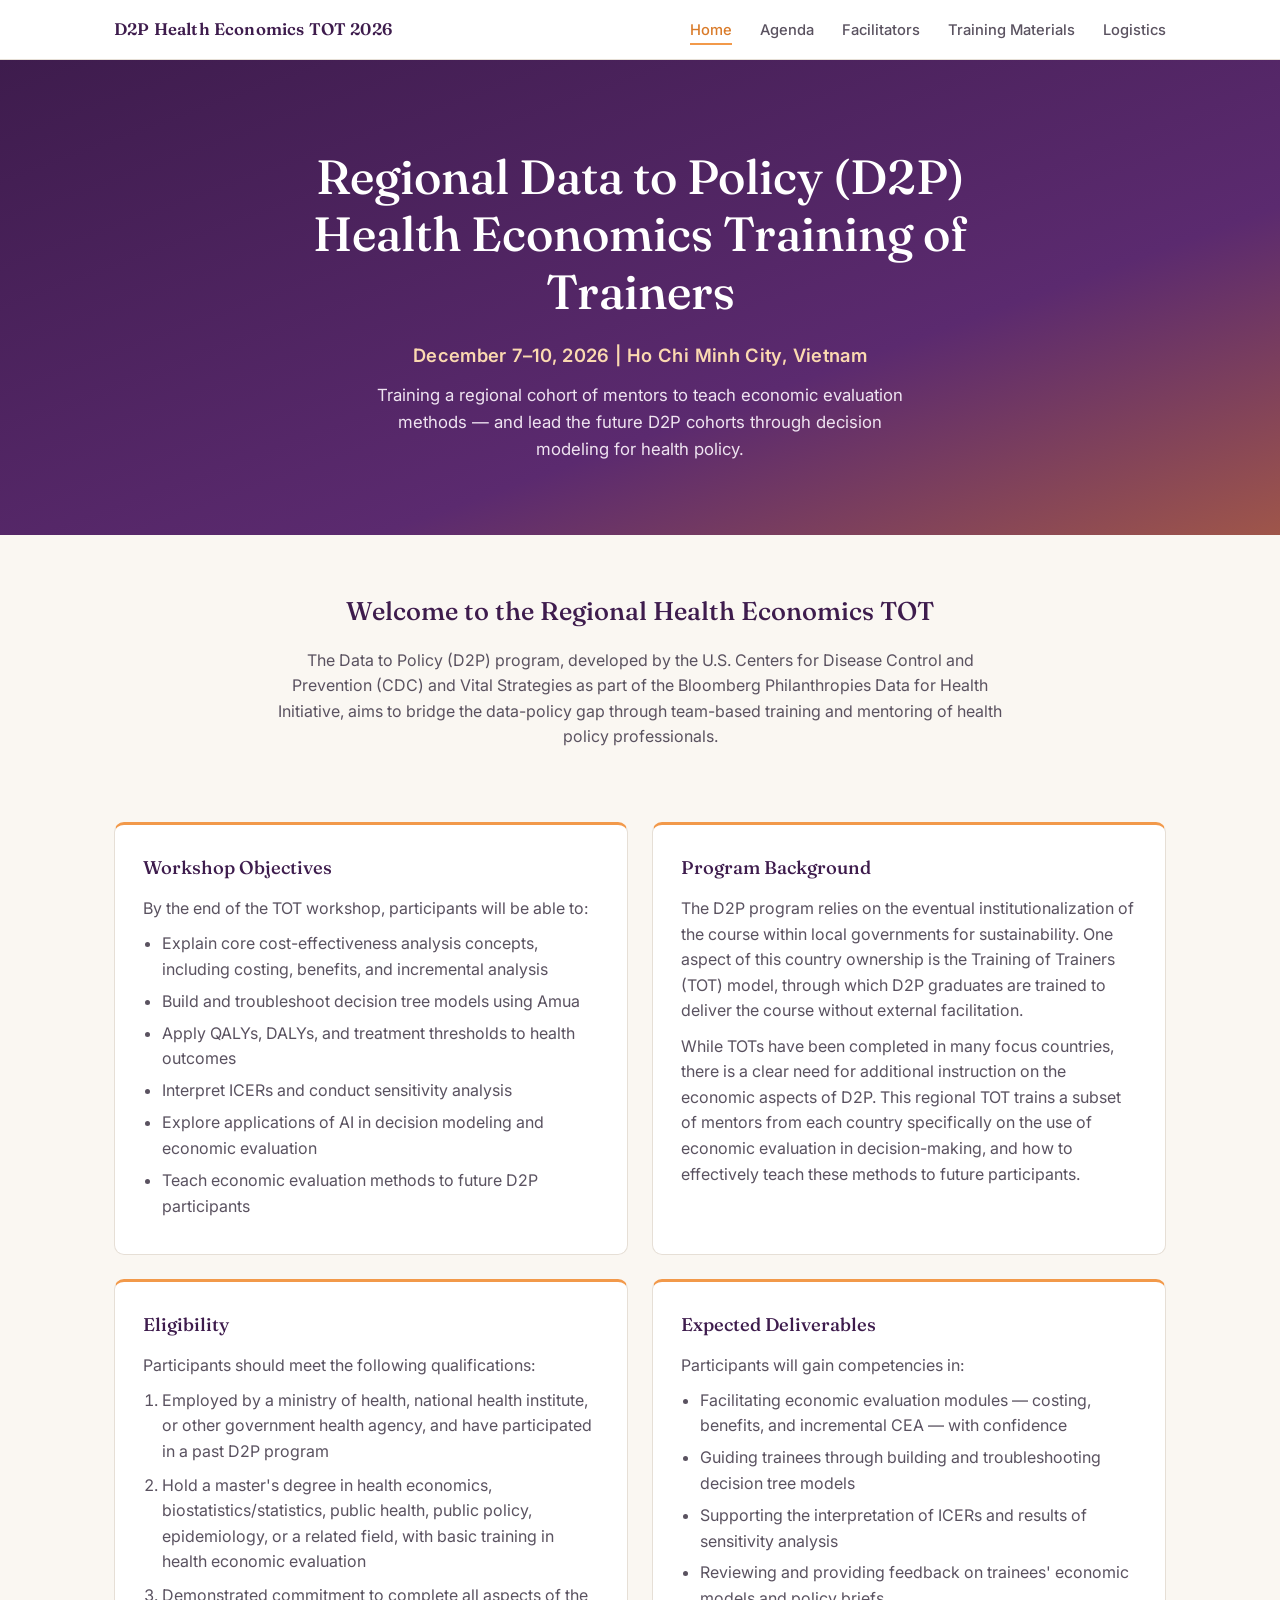
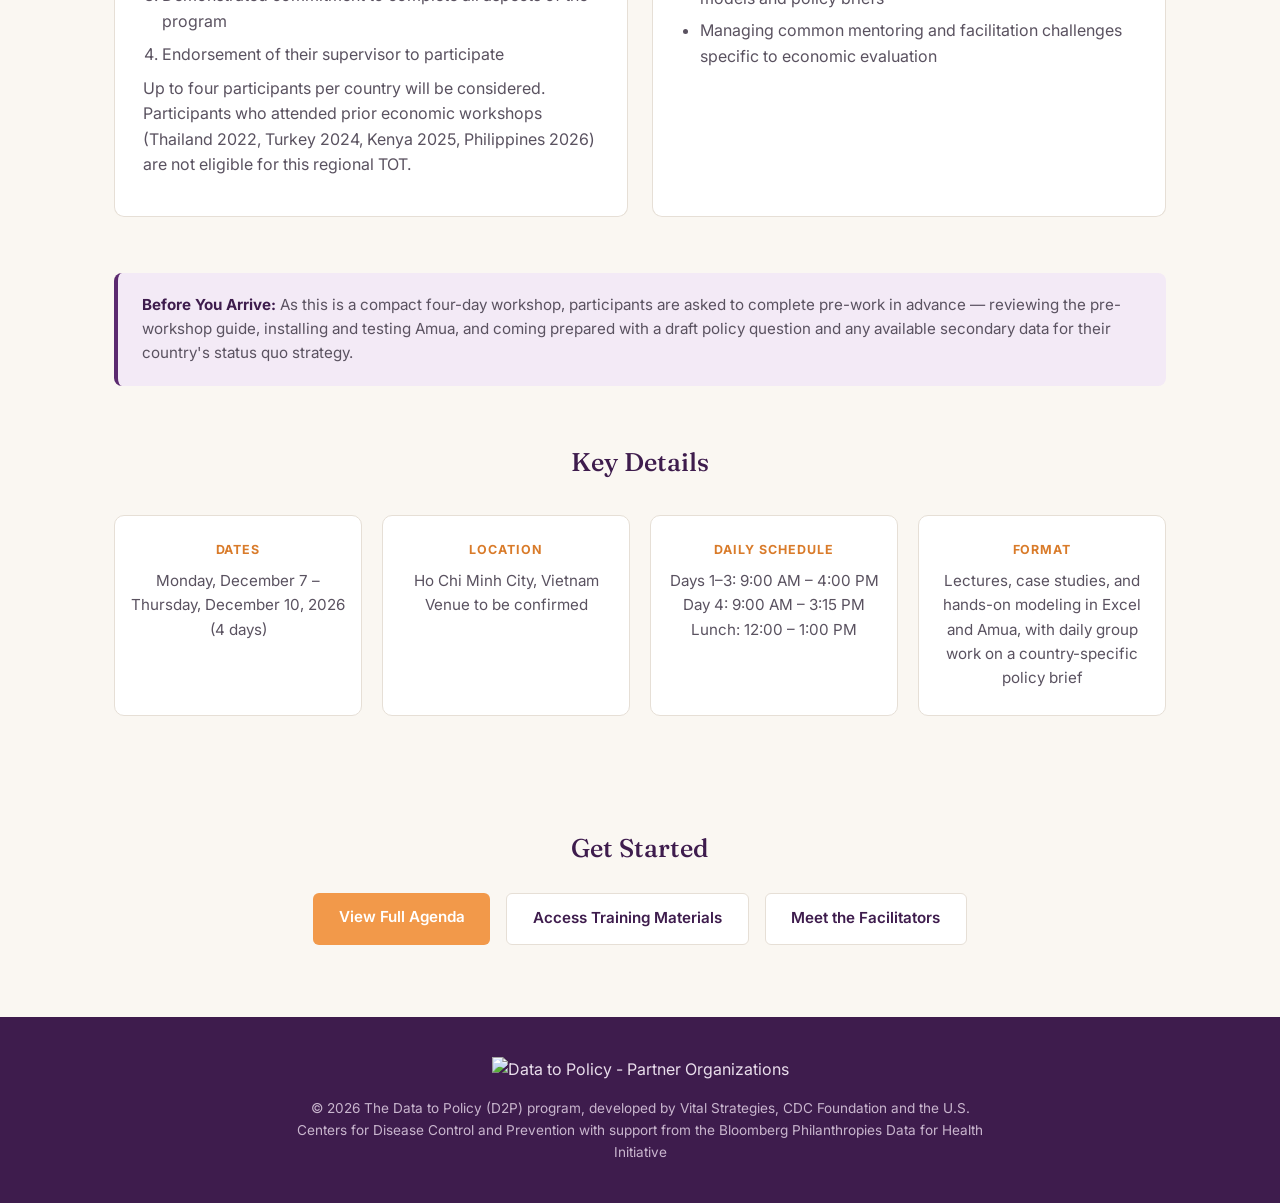
==== commit 0442f448: "Update hero description for clarity" ====
--- a/index.html
+++ b/index.html
@@ -27,7 +27,7 @@
         <div class="hero-content">
             <h1>Regional Data to Policy (D2P)<br>Health Economics Training of Trainers</h1>
             <p class="hero-subtitle">December 7–10, 2026 | Ho Chi Minh City, Vietnam</p>
-            <p class="hero-description">Training a regional cohort of mentors to teach economic evaluation methods — and lead the next generation of D2P participants through decision modeling for health policy.</p>
+            <p class="hero-description">Training a regional cohort of mentors to teach economic evaluation methods — and lead the future D2P cohorts through decision modeling for health policy.</p>
         </div>
     </header>
 
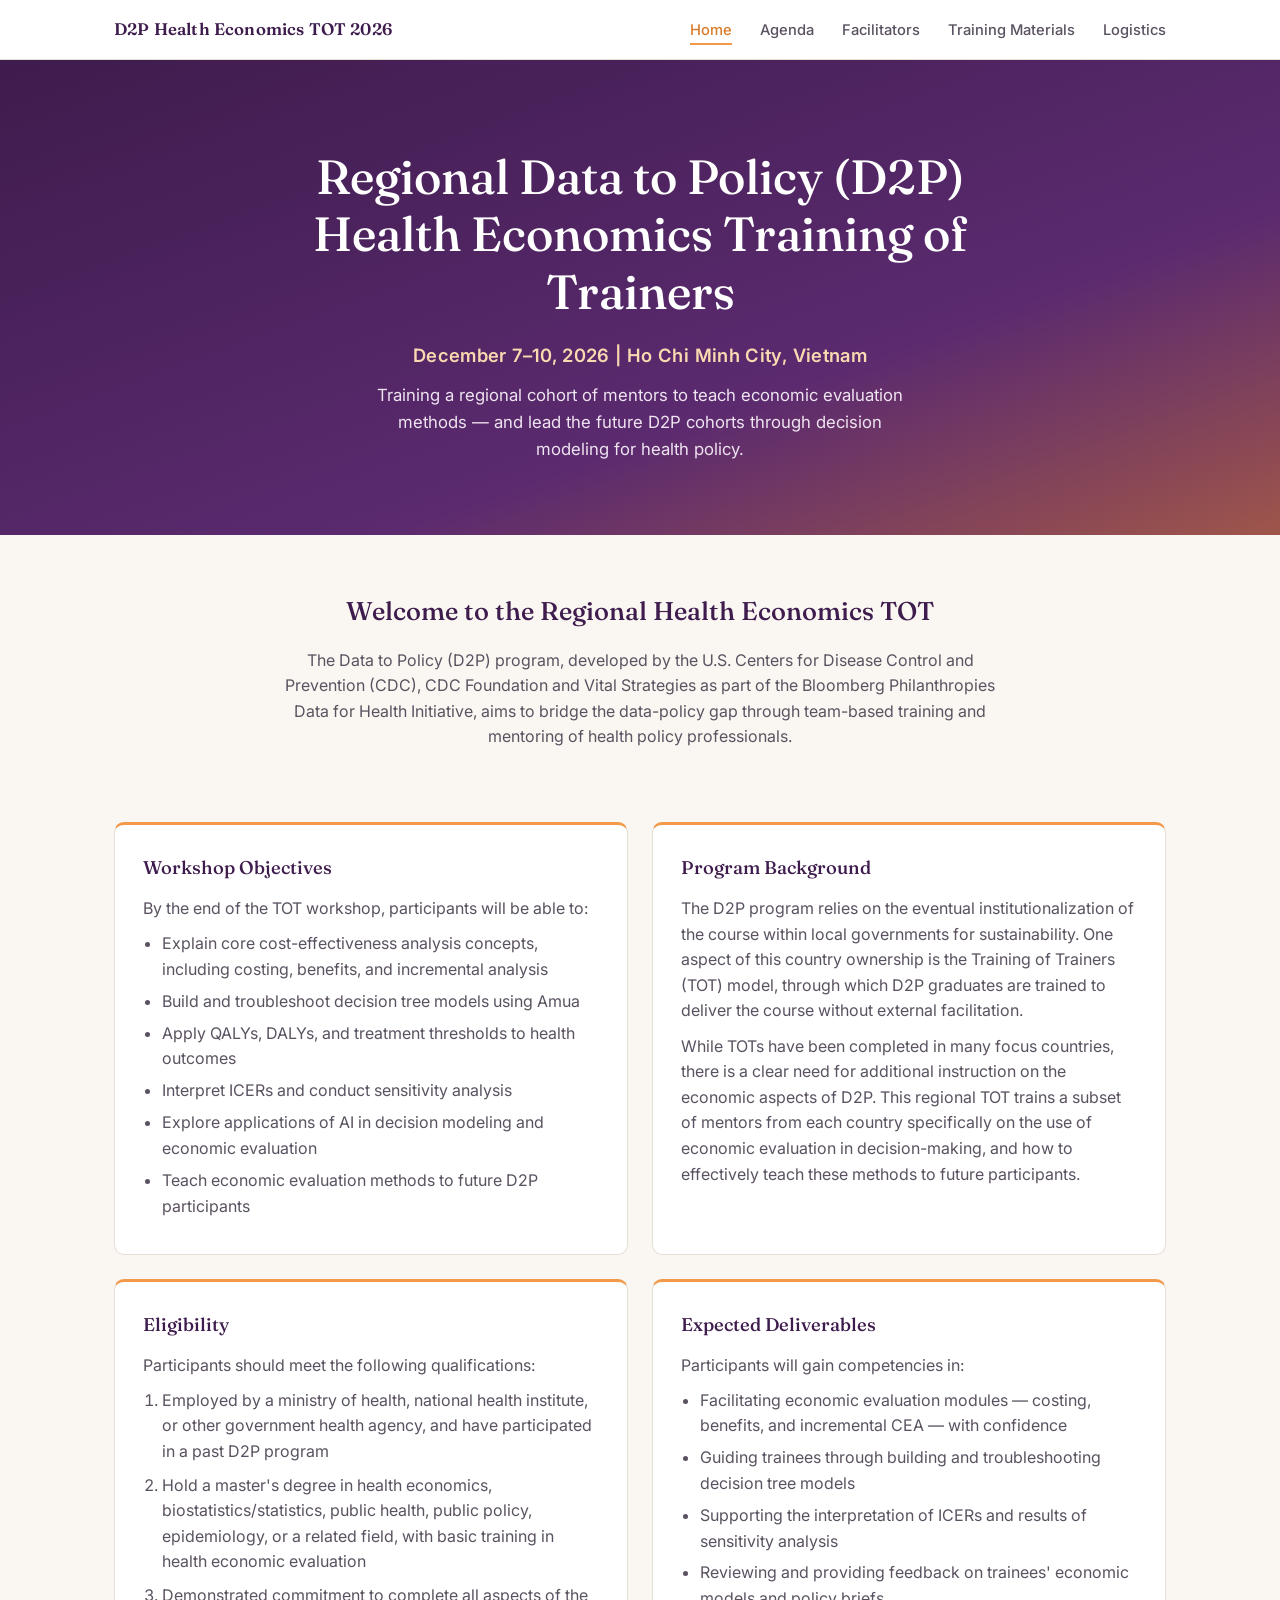
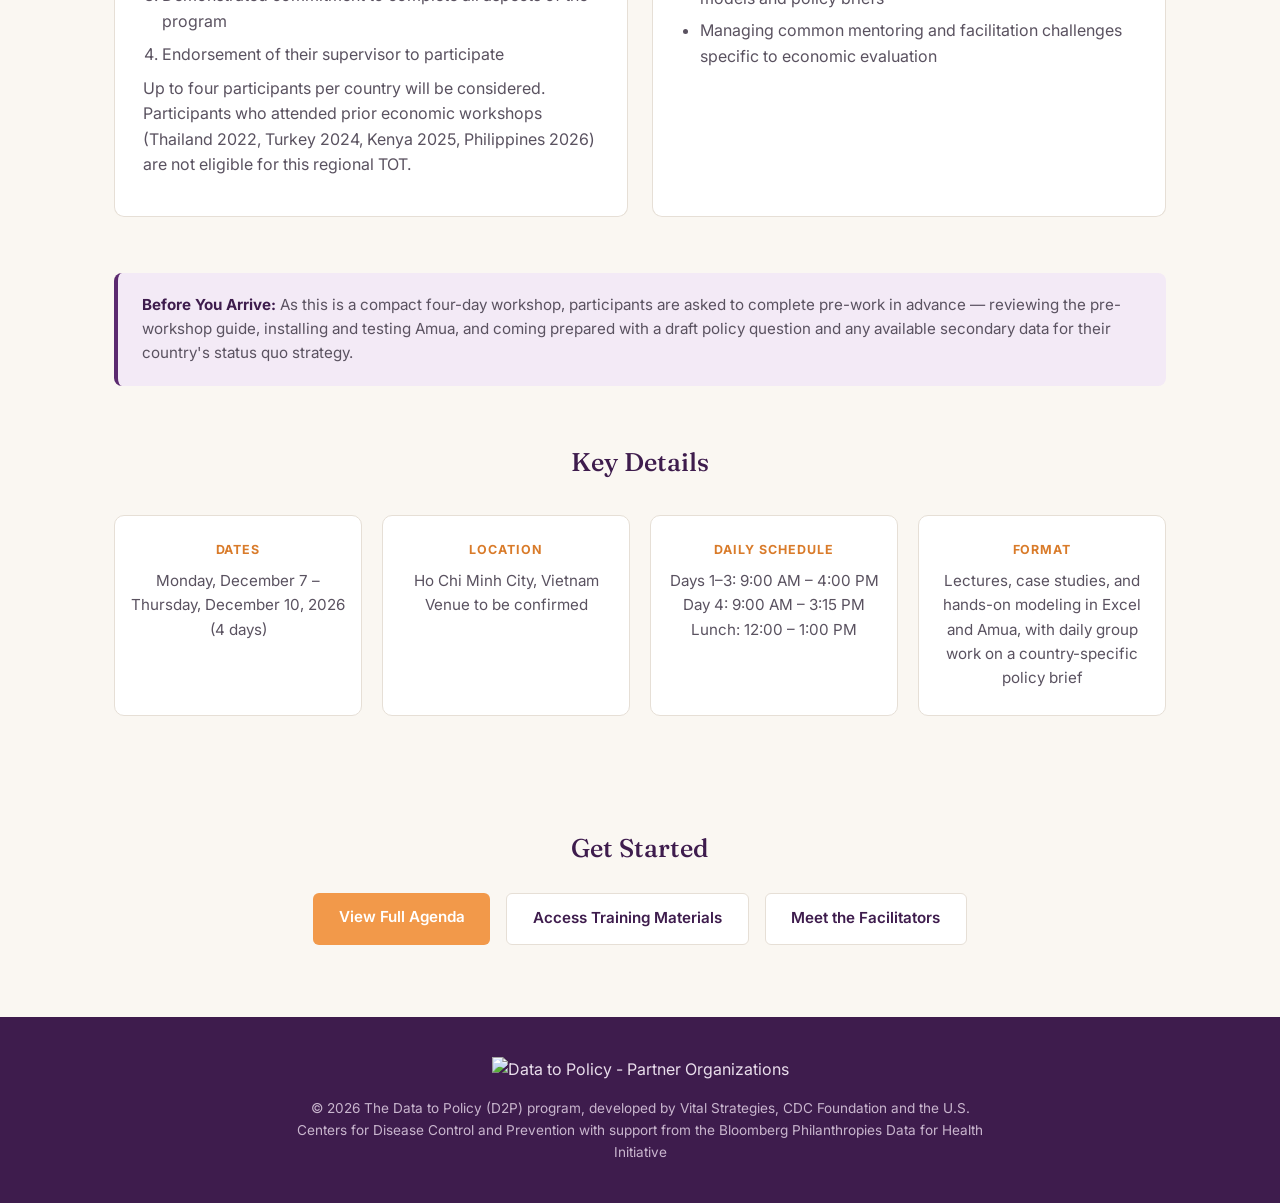
==== commit e41db86c: "Update D2P program description in index.html" ====
--- a/index.html
+++ b/index.html
@@ -34,7 +34,7 @@
     <main class="container">
         <section class="welcome-section">
             <h2>Welcome to the Regional Health Economics TOT</h2>
-            <p>The Data to Policy (D2P) program, developed by the U.S. Centers for Disease Control and Prevention (CDC) and Vital Strategies as part of the Bloomberg Philanthropies Data for Health Initiative, aims to bridge the data-policy gap through team-based training and mentoring of health policy professionals.</p>
+            <p>The Data to Policy (D2P) program, developed by the U.S. Centers for Disease Control and Prevention (CDC), CDC Foundation and Vital Strategies as part of the Bloomberg Philanthropies Data for Health Initiative, aims to bridge the data-policy gap through team-based training and mentoring of health policy professionals.</p>
         </section>
 
         <section class="info-grid">
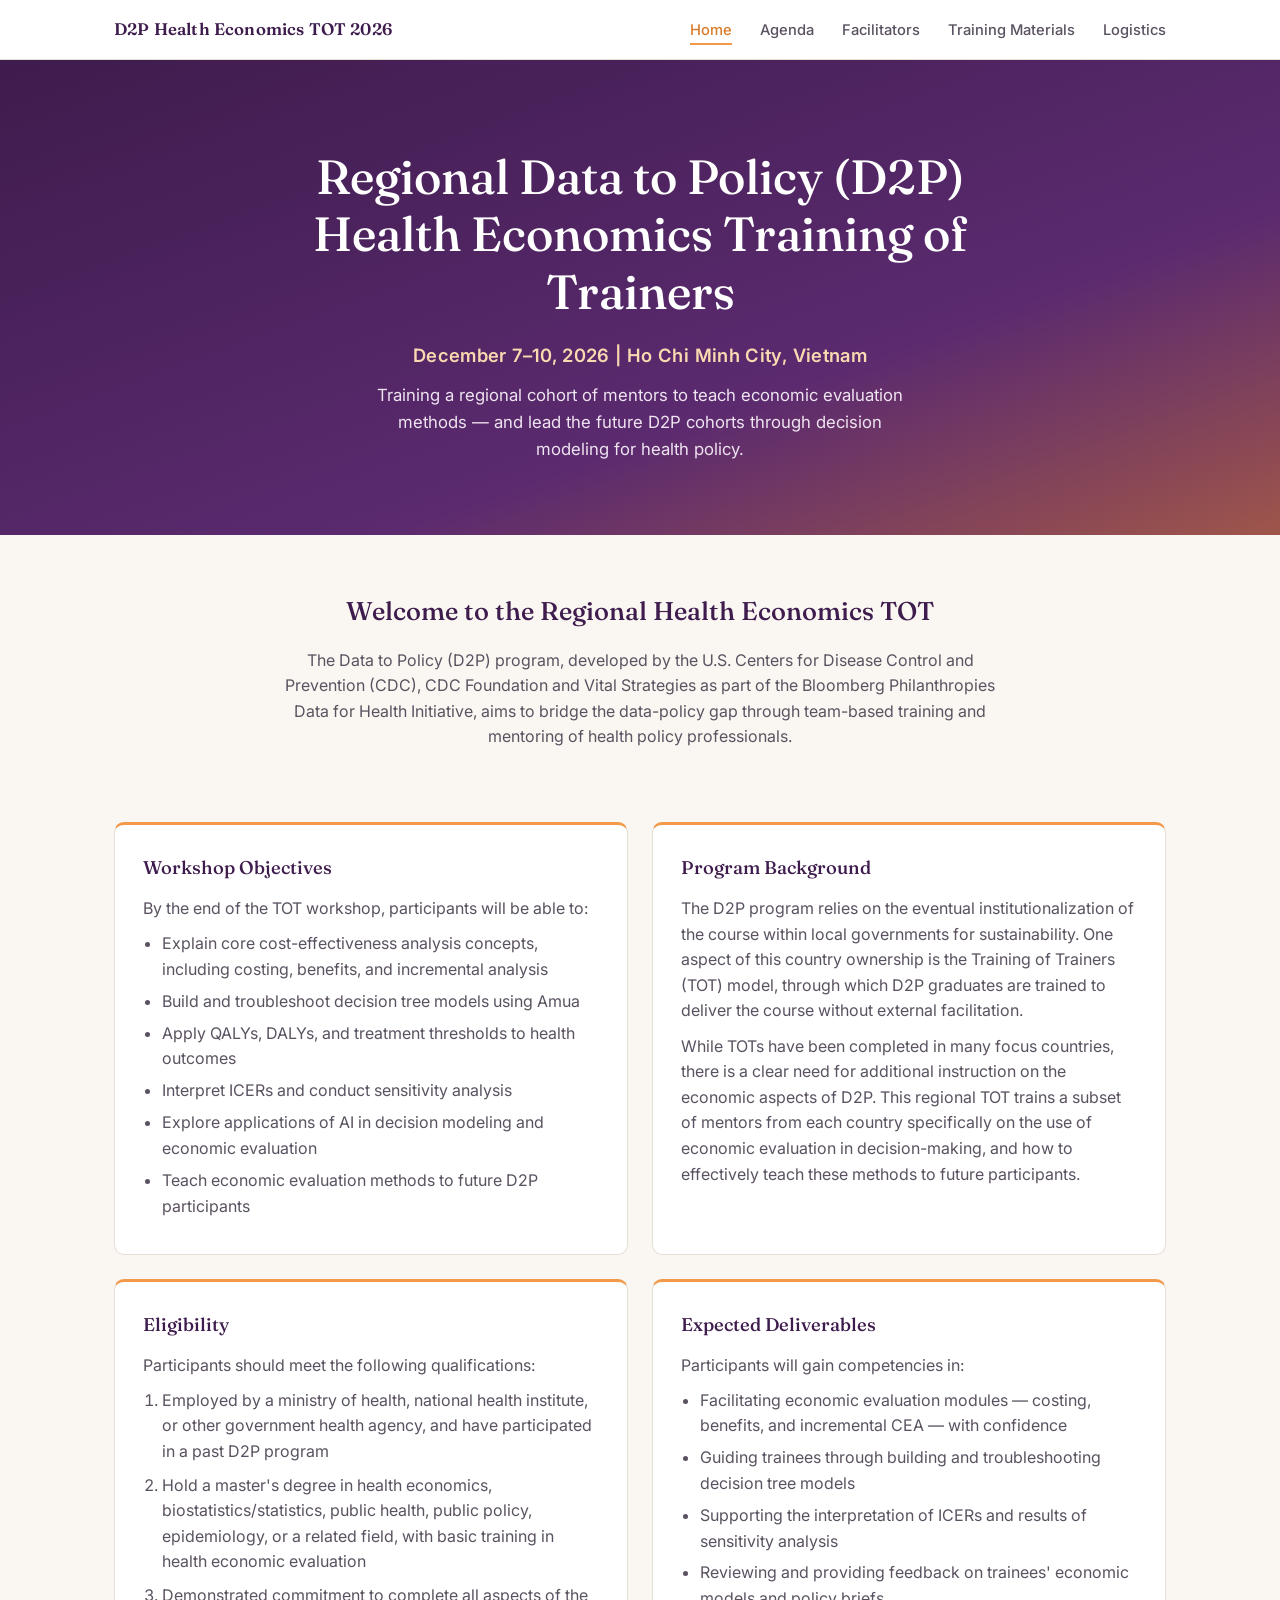
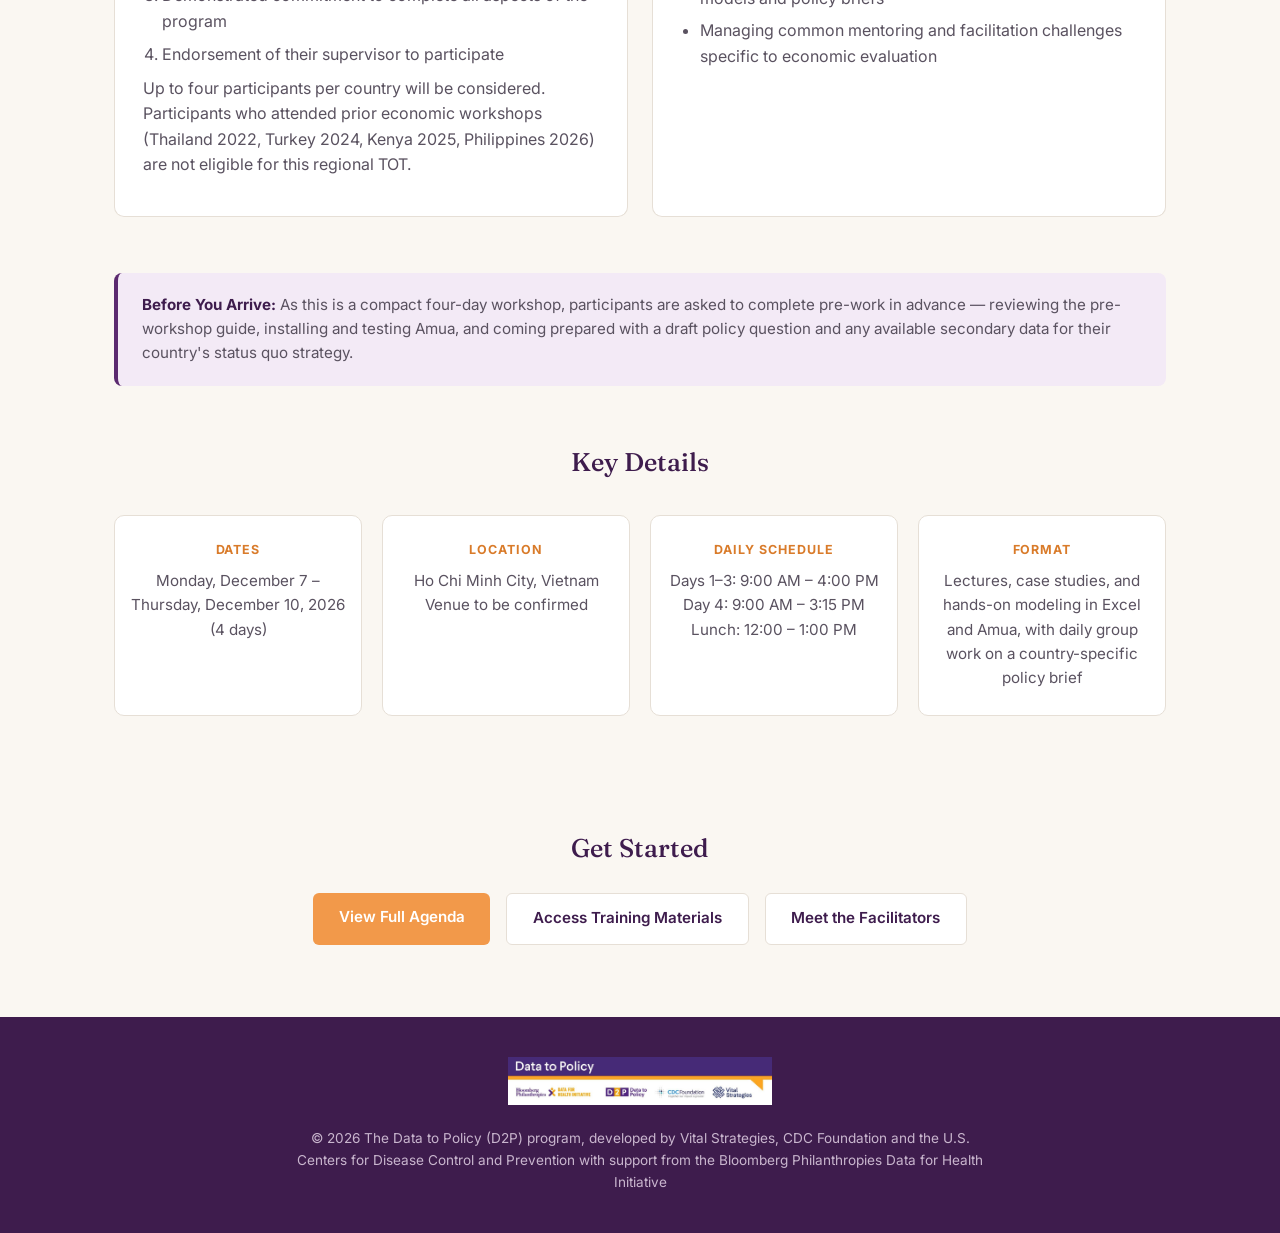
==== commit 5e507b63: "Update footer logo alt text for clarity" ====
--- a/index.html
+++ b/index.html
@@ -122,7 +122,7 @@
         <div class="container">
             <div class="footer-content">
                 <div class="footer-logos">
-                    <img src="D2P1.jpg" alt="Data to Policy - Partner Organizations" class="footer-logo">
+                    <img src="D2P1.jpg" alt="Data to Policy" class="footer-logo">
                 </div>
                 <div class="footer-text">
                     <p>&copy; 2026 The Data to Policy (D2P) program, developed by Vital Strategies, CDC Foundation and the U.S. Centers for Disease Control and Prevention with support from the Bloomberg Philanthropies Data for Health Initiative</p>
